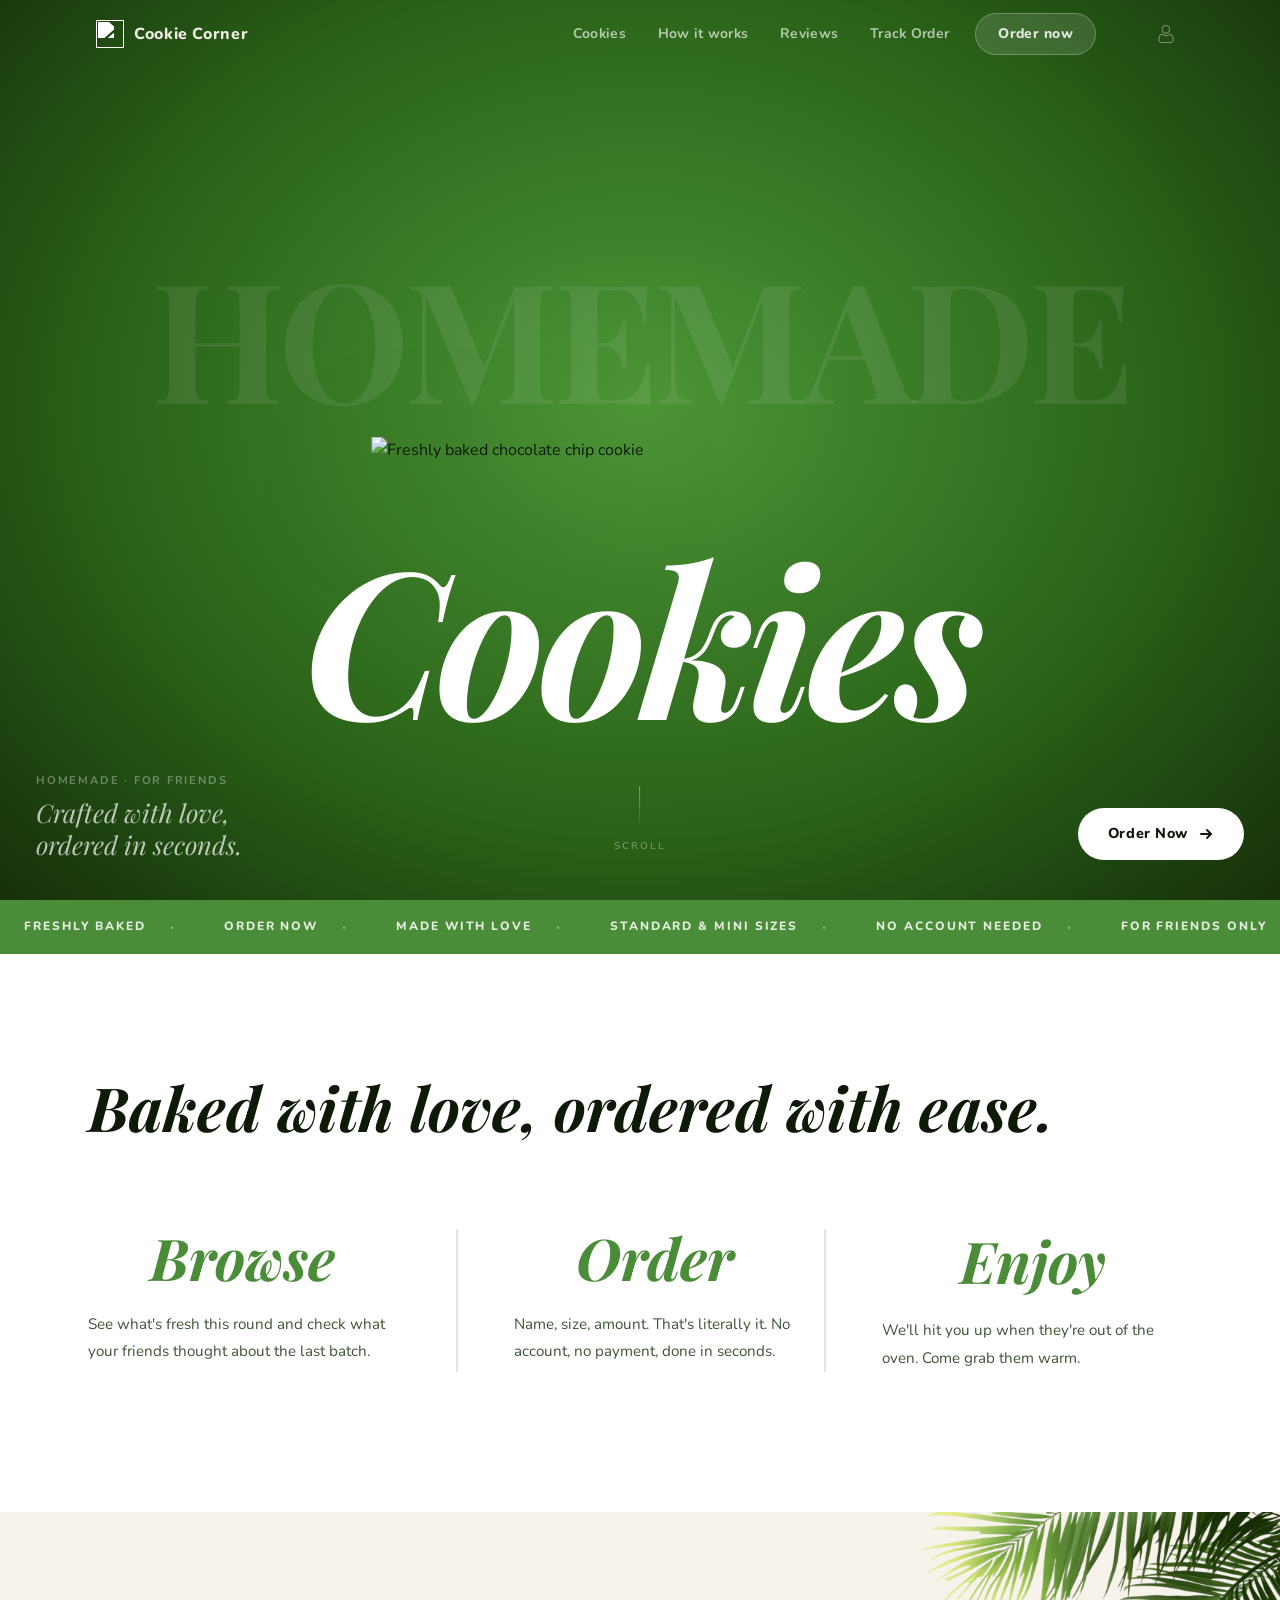
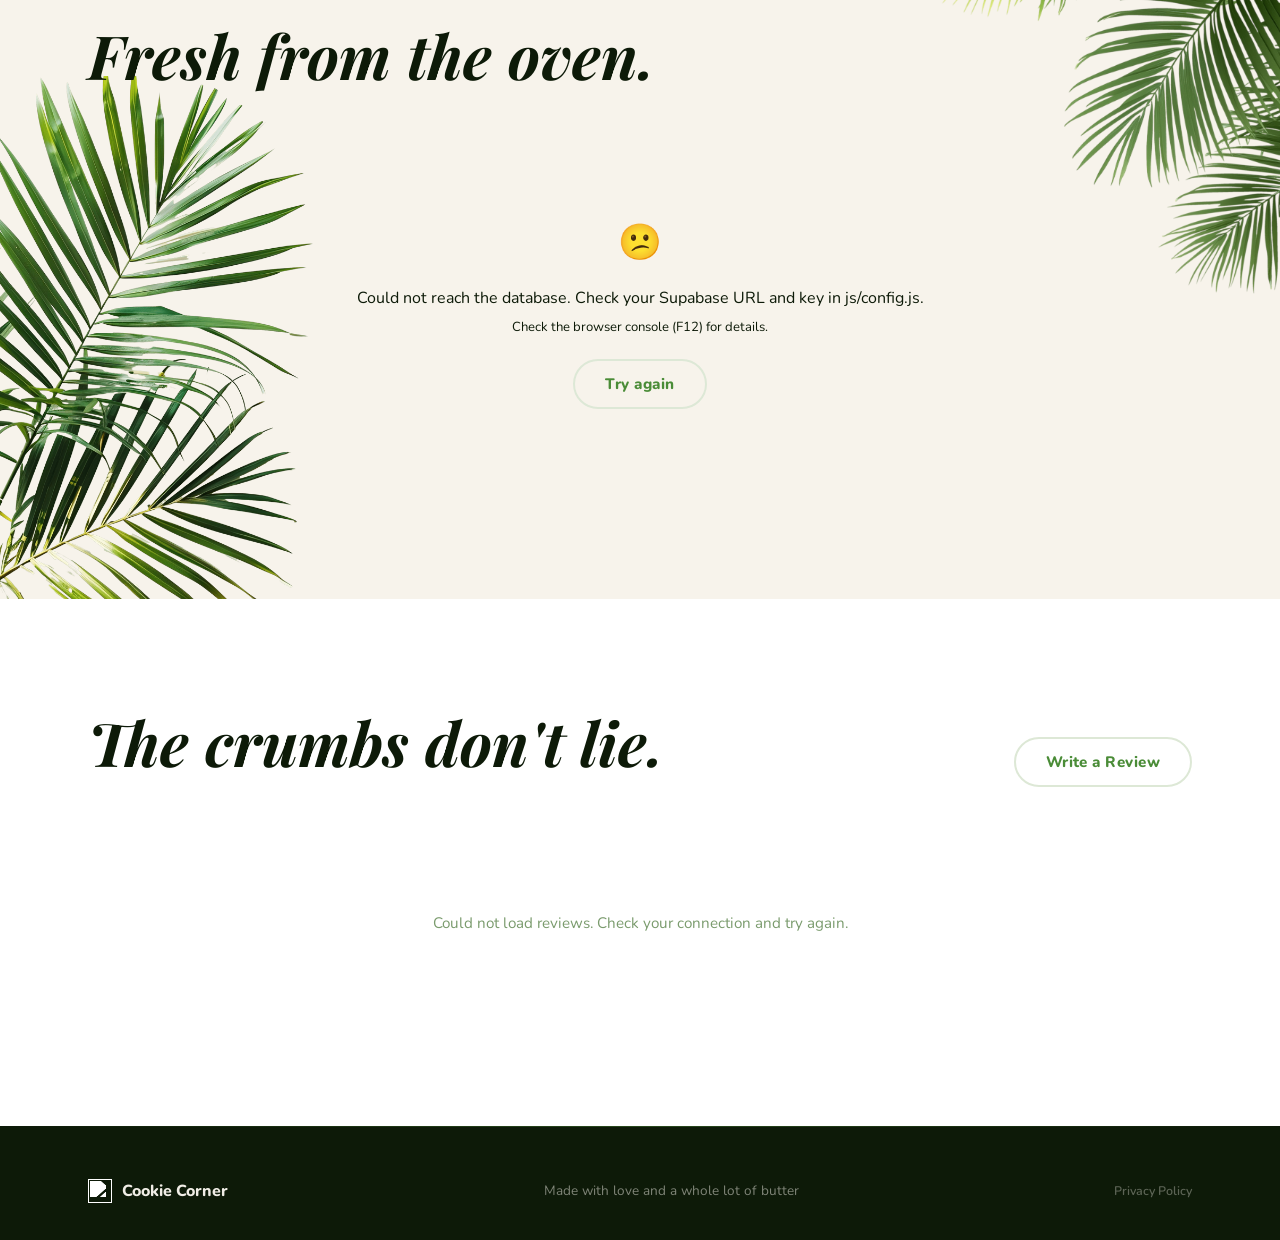
==== index.html @ c9f8abca "ADD light dark mode" ====
<!DOCTYPE html>
<html lang="en">
<head>
  <meta charset="UTF-8">
  <meta name="viewport" content="width=device-width, initial-scale=1.0">
  <title>Cookie Corner</title>
  <link rel="icon" type="image/svg+xml" href="./assets/icons/favicon.svg">
  <script>document.documentElement.setAttribute('data-theme',localStorage.getItem('theme')||'light')</script>
  <link rel="stylesheet" href="./css/style.css">
  <style>
  /* ═══════════════════════════════════════
     PAGE STYLES
  ═══════════════════════════════════════ */

  /* ── Sticky nav ─────────────────────── */
  .site-header {
    position: fixed;
    top: 0; left: 0; right: 0;
    z-index: 200;
    transition: background .35s, box-shadow .35s;
  }
  .site-header.scrolled {
    background: rgba(247,243,235,.96);
    backdrop-filter: blur(14px);
    box-shadow: 0 1px 24px rgba(11,30,9,.07);
  }
  .nav-inner {
    display: flex; align-items: center; justify-content: space-between;
    height: 68px; max-width: 1160px; margin: 0 auto; padding: 0 36px;
  }
  .nav-logo {
    display: flex; align-items: center; gap: 10px;
    font-family: 'Nunito', sans-serif; font-weight: 800;
    font-size: 1rem; color: var(--text-on-dark); letter-spacing: .04em;
    transition: color .3s;
  }
  .site-header.scrolled .nav-logo { color: var(--text-900); }
  .nav-logo img { width: 28px; height: 28px; filter: brightness(0) invert(1); transition: filter .35s; flex-shrink: 0; }
  .site-header.scrolled .nav-logo img { filter: brightness(0); }
  .nav-links { display: flex; align-items: center; gap: 4px; }
  .nav-link {
    font-family: 'Nunito', sans-serif; font-weight: 700; font-size: .87rem;
    color: rgba(255,255,255,.65); padding: 8px 14px; border-radius: 999px;
    transition: all .2s; letter-spacing: .02em;
  }
  .nav-link:hover { color: #fff; background: rgba(255,255,255,.1); }
  .site-header.scrolled .nav-link { color: var(--text-600); }
  .site-header.scrolled .nav-link:hover { background: var(--green-wash); color: var(--green-dark); }
  .nav-cta {
    margin-left: 8px; background: rgba(255,255,255,.12);
    border: 1.5px solid rgba(255,255,255,.25); color: rgba(255,255,255,.85);
    font-family: 'Nunito', sans-serif; font-weight: 800; font-size: .87rem;
    padding: 9px 22px; border-radius: 999px;
    transition: all .2s; letter-spacing: .03em;
  }
  .nav-cta:hover { background: rgba(255,255,255,.22); border-color: rgba(255,255,255,.5); }
  .site-header.scrolled .nav-cta {
    background: var(--green-bright); border-color: var(--green-bright); color: #fff;
  }
  .site-header.scrolled .nav-cta:hover { background: var(--green-dark); border-color: var(--green-dark); }
  .nav-admin-btn {
    width: 36px; height: 36px; border-radius: 50%; margin-left: 6px;
    display: flex; align-items: center; justify-content: center;
    color: rgba(255,255,255,.4);
    transition: color .2s, background .2s;
    flex-shrink: 0;
  }
  .nav-admin-btn:hover { color: rgba(255,255,255,.85); background: rgba(255,255,255,.1); }
  .nav-admin-btn svg { width: 18px; height: 18px; }
  .site-header.scrolled .nav-admin-btn { color: var(--text-400); }
  .site-header.scrolled .nav-admin-btn:hover { color: var(--text-900); background: var(--green-wash); }
  .nav-theme-btn {
    width: 36px; height: 36px; border-radius: 50%; margin-left: 2px;
    display: flex; align-items: center; justify-content: center;
    background: none; border: none;
    color: rgba(255,255,255,.45);
    transition: color .2s, background .2s;
    flex-shrink: 0;
  }
  .nav-theme-btn:hover { color: rgba(255,255,255,.85); background: rgba(255,255,255,.1); }
  .site-header.scrolled .nav-theme-btn { color: var(--text-400); }
  .site-header.scrolled .nav-theme-btn:hover { color: var(--text-900); background: var(--green-wash); }
  .theme-icon {
    display: inline-block; width: 18px; height: 18px;
    background-color: currentColor;
    -webkit-mask-size: contain; mask-size: contain;
    -webkit-mask-repeat: no-repeat; mask-repeat: no-repeat;
    -webkit-mask-position: center; mask-position: center;
    pointer-events: none;
  }
  .mobile-theme-btn {
    background: none; border: none;
    color: rgba(255,255,255,.25); font-size: .78rem; font-weight: 600;
    display: flex; align-items: center; gap: 6px; transition: color .2s;
  }
  .mobile-theme-btn:hover { color: rgba(255,255,255,.55); }
  .mobile-theme-btn .theme-icon { width: 14px; height: 14px; }

  /* ── Mobile burger ───────────────────── */
  .nav-burger {
    display: none;
    flex-direction: column; justify-content: center; align-items: center; gap: 5px;
    width: 40px; height: 40px; border: none; background: none;
    cursor: pointer; padding: 0; flex-shrink: 0; z-index: 301;
  }
  .nav-burger span {
    display: block; width: 22px; height: 2px;
    background: rgba(255,255,255,.85); border-radius: 2px;
    transition: transform .3s var(--ease), opacity .25s, width .25s;
  }
  .site-header.scrolled .nav-burger span { background: var(--text-900); }
  .nav-burger.open span { background: rgba(255,255,255,.9) !important; }
  .nav-burger.open span:nth-child(1) { transform: translateY(7px) rotate(45deg); }
  .nav-burger.open span:nth-child(2) { opacity: 0; width: 0; }
  .nav-burger.open span:nth-child(3) { transform: translateY(-7px) rotate(-45deg); }

  /* ── Mobile overlay — outside <header> to avoid backdrop-filter containment */
  .mobile-overlay {
    display: none;
    position: fixed; inset: 0; z-index: 300;
    flex-direction: column; align-items: center; justify-content: center; gap: 4px;
    background: radial-gradient(ellipse 90% 80% at 50% 30%, #3d7a2c 0%, #1e4d10 55%, #0d1a08 100%);
    opacity: 0; pointer-events: none;
    transform: translateY(-16px);
    transition: opacity .32s var(--ease), transform .32s var(--ease);
  }
  .mobile-overlay.open { opacity: 1; pointer-events: all; transform: none; }
  .mobile-overlay.closing { opacity: 0; transform: translateY(-16px); pointer-events: none; }
  .site-header.menu-open { z-index: 400; }
  .mobile-overlay-footer {
    position: absolute; bottom: 0; left: 0; right: 0; height: 56px;
    display: flex; align-items: center; justify-content: center;
    border-top: 1px solid rgba(255,255,255,.07);
  }
  .mobile-overlay-footer a {
    color: rgba(255,255,255,.25); font-size: .78rem; font-weight: 600; transition: color .2s;
  }
  .mobile-overlay-footer a:hover { color: rgba(255,255,255,.55); }
  .mobile-nav-link {
    font-family: 'Playfair Display', serif;
    font-size: clamp(2rem, 8vw, 2.8rem);
    font-weight: 700; font-style: italic;
    color: rgba(255,255,255,.75);
    padding: 10px 0; letter-spacing: -.01em;
    transition: color .2s, transform .2s;
  }
  .mobile-nav-link:hover { color: #fff; transform: translateX(6px); }
  .mobile-nav-cta {
    margin-top: 20px; padding: 14px 40px;
    font-family: 'Nunito', sans-serif; font-weight: 800; font-size: 1rem; letter-spacing: .03em;
    border-radius: var(--r-xl); border: 1.5px solid var(--green-bright);
    background: var(--green-bright); color: #fff;
    transition: background .2s, color .2s, border-color .2s;
  }
  .mobile-nav-cta:hover { background: #fff; color: var(--green-dark); border-color: #fff; }

  @media (max-width: 680px) {
    .nav-burger { display: flex; }
    .nav-links { display: none; }
    .mobile-overlay { display: flex; }
  }

  /* ═══════════════════════════════════════
     HERO — THE MASTERPIECE
  ═══════════════════════════════════════ */
  .hero {
    position: relative;
    height: 100svh;
    min-height: 620px;
    background: radial-gradient(ellipse 75% 85% at 50% 45%, #4d9638 0%, #2a6318 55%, #122608 100%);
    overflow: hidden;
    display: flex;
    align-items: center;
    justify-content: center;
  }

  /* Background word art — both behind the cookie image */
  .hero-bg-text {
    position: absolute;
    inset: 0;
    z-index: 1;
    pointer-events: none;
    user-select: none;
  }
  .hero-bg-l,
  .hero-bg-r {
    position: absolute;
    left: 50%;
    transform: translateX(-50%);
    font-family: 'Playfair Display', serif;
    font-weight: 700;
    letter-spacing: -.03em;
    line-height: 1;
    white-space: nowrap;
    text-align: center;
  }
  /* "HOMEMADE" — faint, behind the cookie */
  .hero-bg-l {
    top: 28%;
    font-size: clamp(4.5rem, 13vw, 17rem);
    color: rgba(255,255,255,.08);
  }

  /* "Cookies" — in front of the cookie image */
  .hero-fg-cookies {
    position: absolute;
    z-index: 4;
    bottom: 18%;
    left: 50%;
    transform: translateX(-50%);
    font-family: 'Playfair Display', serif;
    font-weight: 700;
    font-style: italic;
    letter-spacing: -.03em;
    line-height: 1;
    white-space: nowrap;
    font-size: clamp(6rem, 16vw, 21rem);
    color: #fff;
    pointer-events: none;
    user-select: none;
  }

  /* Decorative small cookies — wrapper rotates, inner img floats */
  .deco {
    position: absolute;
    z-index: 2;
    pointer-events: none;
  }
  .deco img {
    width: 100%;
    display: block;
    filter: drop-shadow(0 6px 18px rgba(0,0,0,.45));
    animation: floatDeco 8s ease-in-out infinite;
    animation-delay: var(--d, 0s);
  }
  @keyframes floatDeco {
    0%,100% { transform: translateY(0); }
    50%      { transform: translateY(-13px); }
  }

  .dc-1 { width: 86px; top:  9%; right: 21%; transform: rotate(22deg);   --d: 0s; }
  .dc-2 { width: 62px; top: 16%; left: 17%;  transform: rotate(-20deg);  --d: 1.4s; opacity:.9; }
  .dc-3 { width: 70px; bottom: 18%; right: 17%; transform: rotate(34deg); --d: 2.2s; opacity:.85; }
  .dc-4 { width: 48px; top: 54%; left: 11%;  transform: rotate(-32deg);  --d: 0.8s; opacity:.7; }
  .dc-5 { width: 58px; bottom: 13%; left: 23%; transform: rotate(14deg); --d: 3.1s; opacity:.65; }
  .dc-6 { width: 40px; top: 30%; right:  9%; transform: rotate(-14deg);  --d: 1.9s; opacity:.55; }
  .dc-7 { width: 34px; bottom: 36%; right: 23%; transform: rotate(50deg);--d: 2.7s; opacity:.45; }
  .dc-8 { width: 28px; top: 70%; left:  7%;  transform: rotate(-42deg);  --d: 0.5s; opacity:.35; }

  /* Main hero cookie — sits in front of everything */
  .hero-cookie {
    position: absolute;
    z-index: 3;
    width: clamp(260px, 42vw, 540px);
    top: 50%; left: 50%;
    transform: translate(-50%, -50%);
    filter:
      drop-shadow(0 32px 64px rgba(0,0,0,.55))
      drop-shadow(0 0 80px rgba(106,181,78,.12));
    animation: mainFloat 8s ease-in-out infinite;
    pointer-events: none;
  }
  @keyframes mainFloat {
    0%,100% { transform: translate(-50%,-50%) rotate(-1.5deg); }
    50%      { transform: translate(-50%, calc(-50% - 20px)) rotate(1.5deg); }
  }

  /* Bottom UI row */
  .hero-bottom {
    position: absolute;
    z-index: 10;
    bottom: 40px; left: 36px; right: 36px;
    display: flex;
    align-items: flex-end;
    justify-content: space-between;
  }
  .hero-bottom-left { display: flex; flex-direction: column; gap: 6px; }
  .hero-small-label {
    font-family: 'Nunito', sans-serif;
    font-weight: 700;
    font-size: .7rem;
    letter-spacing: .16em;
    text-transform: uppercase;
    color: rgba(255,255,255,.35);
  }
  .hero-tagline {
    font-family: 'Playfair Display', serif;
    font-style: italic;
    font-size: clamp(1.2rem, 2.2vw, 1.6rem);
    color: rgba(255,255,255,.7);
    line-height: 1.25;
  }
  .hero-order-btn {
    display: inline-flex;
    align-items: center;
    gap: 10px;
    background: #fff;
    color: var(--text-900);
    font-family: 'Nunito', sans-serif;
    font-weight: 800;
    font-size: .9rem;
    letter-spacing: .04em;
    padding: 14px 30px;
    border-radius: 999px;
    transition: all .25s var(--ease);
    border: none;
    white-space: nowrap;
  }
  .hero-order-btn:hover {
    background: var(--green-bright);
    color: #fff;
    transform: translateY(-2px);
    box-shadow: 0 12px 32px rgba(106,181,78,.35);
  }
  .hero-order-btn svg {
    width: 16px; height: 16px;
    transition: transform .2s var(--ease);
  }
  .hero-order-btn:hover svg { transform: translateX(3px); }

  /* Scroll hint */
  .hero-scroll {
    position: absolute;
    z-index: 10;
    left: 50%;
    bottom: 46px;
    transform: translateX(-50%);
    display: flex;
    flex-direction: column;
    align-items: center;
    gap: 8px;
  }
  .scroll-line {
    width: 1px; height: 44px;
    background: linear-gradient(to bottom, rgba(255,255,255,.4), transparent);
    animation: scrollPulse 2.2s ease-in-out infinite;
  }
  @keyframes scrollPulse {
    0%,100% { opacity:.4; transform: scaleY(1); }
    50%      { opacity:.9; transform: scaleY(.6); }
  }
  .scroll-label {
    font-family: 'Nunito', sans-serif;
    font-size: .62rem;
    font-weight: 700;
    letter-spacing: .2em;
    text-transform: uppercase;
    color: rgba(255,255,255,.3);
  }

  @media (max-width:768px) {
    .hero-bg-l       { font-size: clamp(3.5rem,12vw,8rem); }
    .hero-fg-cookies { font-size: clamp(4.5rem,14vw,10rem); bottom: 30%; }
    .hero-cookie     { width: clamp(220px, 70vw, 360px); }
    .hero-bottom     { bottom:28px; left:20px; right:20px; }
    .hero-scroll     { display:none; }

    /* hide excess cookies, un-hide the left-side ones */
    .dc-4,.dc-7,.dc-8 { display:none; }
    .dc-2 { display:block; }
    .dc-5 { display:block; }

    /* spread cookies evenly left & right */
    .dc-1 { width:68px; top: 8%;  right:10%; }   /* top-right */
    .dc-2 { width:54px; top:14%;  left: 8%; }    /* top-left  */
    .dc-6 { width:40px; top:42%;  right: 6%; }   /* mid-right */
    .dc-3 { width:60px; bottom:22%; right:12%; } /* bot-right */
    .dc-5 { width:50px; bottom:20%; left:10%; }  /* bot-left  */
  }

  /* ─── Marquee ───────────────────────── */
  .marquee-strip { background:var(--green-mid); padding:14px 0; overflow:hidden; }
  .marquee-track {
    display:flex; width:max-content;
    animation:marquee 26s linear infinite;
  }
  .marquee-track:hover { animation-play-state:paused; }
  .marquee-item {
    display:flex; align-items:center; gap:24px;
    padding:0 24px;
    font-family:'Nunito',sans-serif; font-weight:800;
    font-size:.75rem; letter-spacing:.16em;
    text-transform:uppercase; color:rgba(255,255,255,.85); white-space:nowrap;
  }
  .msep { color:rgba(255,255,255,.35); font-size:1rem; }
  @keyframes marquee { from{transform:translateX(0)} to{transform:translateX(-50%)} }

  /* ─── How it works ──────────────────── */
  .how-section {
    background: #fff;
    padding: 120px 0 140px;
  }
  .how-title {
    font-family: 'Playfair Display', serif;
    font-style: italic;
    font-size: clamp(2.4rem, 5vw, 3.8rem);
    color: var(--text-900);
    line-height: 1.1;
    margin-bottom: 88px;
  }
  .steps-row {
    display: grid;
    grid-template-columns: repeat(3, 1fr);
    gap: 0;
  }
  .step-heading { display: flex; align-items: center; gap: 14px; margin-bottom: 24px; color: var(--green-mid); }
  .step-icon {
    display: inline-block; width: 48px; height: 48px; flex-shrink: 0;
    background-color: currentColor;
    -webkit-mask-size: contain; mask-size: contain;
    -webkit-mask-repeat: no-repeat; mask-repeat: no-repeat;
    -webkit-mask-position: center; mask-position: center;
  }
  .step { padding-right: 56px; }
  .step:not(:first-child) { padding-left: 56px; border-left: 2px solid var(--border); padding-right: 0; }
  .step:last-child { padding-right: 0; }
  .step-name {
    font-family: 'Playfair Display', serif;
    font-style: italic;
    font-weight: 700;
    font-size: clamp(2.8rem, 4.5vw, 4.2rem);
    color: var(--green-mid);
    line-height: 1;
    margin-bottom: 0;
  }
  .step p {
    color: var(--text-600);
    font-size: .95rem;
    line-height: 1.8;
  }
  @media (max-width: 768px) {
    .how-section { padding: 56px 0 72px; }
    .how-title { font-size: clamp(1.6rem, 6vw, 2.4rem); margin-bottom: 40px; }
    .steps-row { grid-template-columns: 1fr; gap: 0; }
    .step { padding: 44px 0 28px 0 !important; border-left: none !important; border-top: 2px solid var(--border); }
    .step:first-child { border-top: none; padding-top: 0 !important; }
    .step-heading { gap: 10px; margin-bottom: 12px; }
    .step-icon { width: 36px !important; height: 36px !important; }
    .step-name { font-size: clamp(1.8rem, 7vw, 2.4rem); }
    .step p { font-size: .88rem; line-height: 1.65; }
  }

  /* ─── Cookies section ───────────────── */
  .cookies-section { padding:110px 0 130px; background:var(--cream); position:relative; overflow:hidden; }
  .cookies-palm {
    position: absolute;
    top: 0; right: 0;
    width: clamp(220px, 28vw, 400px);
    pointer-events: none;
    user-select: none;
    opacity: 1;
    z-index: 0;
  }
  .cookies-palm-2 {
    position: absolute;
    bottom: -75px; left: -45px;
    width: clamp(220px, 28vw, 400px);
    pointer-events: none;
    user-select: none;
    opacity: 1;
    z-index: 0;
  }
  .cookies-section .container { position: relative; z-index: 1; }
  .cookies-title {
    font-family:'Playfair Display',serif; font-style:italic;
    font-size:clamp(2.4rem,5vw,3.8rem); color:var(--text-900);
    line-height:1.1; margin-bottom:64px;
  }
  .cookies-grid {
    display:grid; grid-template-columns:repeat(auto-fill,minmax(300px,1fr)); gap:28px;
  }
  @media (max-width:680px) {
    .cookies-section { padding:48px 0 72px; }
    .cookies-title { font-size:clamp(1.8rem,7vw,2.6rem); margin-bottom:48px; }
    .cookies-grid { grid-template-columns:1fr; gap:20px; }
    .cookie-card-header { aspect-ratio: 4/3; }
  }
  .empty-state { grid-column:1/-1; text-align:center; padding:80px 20px; }
  .empty-state p { color:var(--text-400); font-size:1rem; }

  /* ─── Reviews section ──────────────── */
  .reviews-section { padding: 110px 0 130px; background: #fff; }
  .reviews-header {
    display: flex; align-items: baseline; justify-content: space-between;
    margin-bottom: 64px; flex-wrap: wrap; gap: 20px;
  }
  .reviews-title {
    font-family: 'Playfair Display', serif; font-style: italic;
    font-size: clamp(2.4rem, 5vw, 3.8rem); color: var(--text-900);
    line-height: 1.1; margin: 0;
  }
  .reviews-grid {
    display: grid;
    grid-template-columns: repeat(auto-fill, minmax(280px, 1fr));
    gap: 20px;
  }
  @media (max-width: 680px) {
    .reviews-section { padding: 48px 0 64px; }
    .reviews-header { flex-direction: column; align-items: flex-start; gap: 20px; margin-bottom: 32px; }
    .reviews-title { font-size: clamp(1.8rem, 7vw, 2.6rem); }
    .reviews-grid { grid-template-columns: 1fr; gap: 16px; }
  }
  .review-card {
    background: var(--cream); border: 1.5px solid var(--border);
    border-radius: var(--radius-lg); padding: 28px 28px 22px;
    display: flex; flex-direction: column; gap: 12px;
    transition: box-shadow .2s, transform .2s;
  }
  .review-card:hover { box-shadow: var(--shadow-md); transform: translateY(-3px); }
  .review-card-stars { color: var(--gold); font-size: 1.05rem; letter-spacing: 2px; }
  .review-card-comment {
    color: var(--text-600); font-size: .93rem; line-height: 1.75;
    font-style: italic; flex: 1;
  }
  .review-card-meta {
    display: flex; flex-wrap: wrap; align-items: center; gap: 5px 10px;
    font-family: 'Nunito', sans-serif; font-size: .78rem; font-weight: 700;
    letter-spacing: .03em; padding-top: 14px; border-top: 1px solid var(--border);
    margin-top: auto;
  }
  .review-card-name   { color: var(--text-900); }
  .review-card-sep    { color: var(--text-400); }
  .review-card-cookie { color: var(--green-mid); }
  .review-card-date   { color: var(--text-400); margin-left: auto; }
  .reviews-empty {
    grid-column: 1/-1; text-align: center; padding: 60px 20px;
    color: var(--text-400); font-size: .95rem;
  }
  select {
    width: 100%; padding: 11px 14px; border: 1.5px solid var(--border);
    border-radius: var(--radius-md); font-family: 'Nunito', sans-serif;
    font-size: .95rem; color: var(--text-900); background: #fff;
    appearance: none; cursor: pointer;
    background-image: url("data:image/svg+xml,%3Csvg xmlns='http://www.w3.org/2000/svg' width='12' height='8' viewBox='0 0 12 8'%3E%3Cpath d='M1 1l5 5 5-5' stroke='%23888' stroke-width='1.5' fill='none' stroke-linecap='round'/%3E%3C/svg%3E");
    background-repeat: no-repeat; background-position: right 14px center;
    transition: border-color .2s, box-shadow .2s;
  }
  select:focus {
    outline: none; border-color: var(--green-bright);
    box-shadow: 0 0 0 3px rgba(106,181,78,.15);
  }

  /* ─── Footer ────────────────────────── */
  .site-footer {
    background:var(--dark); padding:52px 0 36px; position:relative;
  }
  .site-footer::before {
    content:''; position:absolute; top:0; left:0; right:0; height:1px;
    background:linear-gradient(90deg,transparent,rgba(106,181,78,.3),transparent);
  }
  .footer-inner {
    display:flex; align-items:center; justify-content:space-between;
    gap:24px; flex-wrap:wrap;
  }
  .footer-logo {
    display:flex; align-items:center; gap:10px;
    font-family:'Nunito',sans-serif; font-weight:800;
    font-size:1rem; color:var(--text-on-dark);
  }
  .footer-logo-mark {
    width:30px; height:30px; border-radius:50%; background:var(--green-mid);
    display:flex; align-items:center; justify-content:center;
  }
  .footer-logo img { width:24px; height:24px; filter: brightness(0) invert(1); flex-shrink:0; }
  .footer-copy { color:var(--text-muted); font-size:.85rem; }
  .footer-link {
    color:rgba(240,237,230,.35); font-size:.78rem; font-weight:600;
    transition:color .2s;
  }
  .footer-link:hover { color:rgba(240,237,230,.65); }

  /* ─── Status modal ────────────────── */
  .status-results { display:flex; flex-direction:column; gap:10px; margin-top:24px; padding-top:24px; border-top:1.5px solid var(--border); }
  .status-order-card {
    background:var(--cream); border:1.5px solid var(--border);
    border-radius:var(--r-md); padding:14px 16px;
    display:flex; align-items:center; justify-content:space-between; gap:12px;
  }
  .status-order-left { display:flex; flex-direction:column; gap:3px; }
  .status-order-name { font-weight:800; color:var(--text-900); font-size:.92rem; }
  .status-order-detail { font-size:.8rem; color:var(--text-400); }
  .status-empty { text-align:center; padding:20px 0 4px; color:var(--text-400); font-size:.9rem; }
  .order-code-box {
    background: var(--dark);
    border-radius: var(--r-lg); padding: 20px; margin: 16px 0;
    display: flex; flex-direction: column; align-items: center; gap: 6px;
  }
  .order-code-label { font-size:.7rem; font-weight:800; letter-spacing:.12em; text-transform:uppercase; color:rgba(255,255,255,.45); }
  .order-code-row   { display:flex; align-items:center; gap:12px; }
  .order-code-value { font-family:'Playfair Display',serif; font-size:2.2rem; font-weight:700; color:#fff; letter-spacing:.2em; }
  .order-code-copy  {
    background:rgba(255,255,255,.12); border:1px solid rgba(255,255,255,.2);
    color:rgba(255,255,255,.7); border-radius:var(--r-sm);
    font-family:'Nunito',sans-serif; font-size:.78rem; font-weight:800;
    padding:6px 12px; transition:all .2s var(--ease); letter-spacing:.04em;
  }
  .order-code-copy:hover { background:rgba(255,255,255,.22); color:#fff; }
  .order-code-copy.copied { background:var(--green-bright); border-color:var(--green-bright); color:#fff; }
  .order-code-hint  { font-size:.78rem; color:rgba(255,255,255,.35); }

  /* ─── Order modal ─────────────────── */
  #order-modal .modal { padding: 0; overflow: hidden; }
  #order-modal .modal-body {
    padding: 32px 40px 40px;
    overflow-y: auto;
    max-height: calc(90vh - 116px);
  }
  .order-modal-header {
    padding: 28px 40px 24px;
    background: var(--cream);
    border-bottom: 1.5px solid var(--border);
    position: relative;
    overflow: hidden;
  }
  .order-modal-palm {
    position: absolute;
    top: 0; right: 0;
    width: 52%;
    pointer-events: none;
    user-select: none;
    opacity: 1;
    z-index: 0;
  }
  .order-modal-header > *:not(.order-modal-palm) { position: relative; z-index: 1; }
  .order-modal-label {
    font-size: .7rem; font-weight: 800; letter-spacing: .15em;
    text-transform: uppercase; color: var(--text-400); margin-bottom: 8px;
  }
  .order-modal-cookie-name {
    font-family: 'Playfair Display', serif; font-style: italic;
    font-size: 1.55rem; font-weight: 700; color: var(--text-900); line-height: 1.2;
    padding-right: 44px;
  }
  .order-modal-header .modal-close {
    position: absolute; top: 16px; right: 16px;
    background: var(--cream-dark); color: var(--text-600);
  }
  .order-modal-header .modal-close:hover { background: var(--border); color: var(--text-900); }
  #order-form .amount-input { width: 100%; }
  #order-form .amount-input input[type="number"] { flex: 1; width: auto; }
  @media (max-width: 600px) {
    #order-modal .modal-body { padding: 24px 20px 28px; max-height: calc(90vh - 100px); }
    .order-modal-header { padding: 22px 20px 20px; }
    .order-modal-cookie-name { font-size: 1.3rem; }
  }

  /* ── Dark mode page overrides ─────────── */
  [data-theme="dark"] .how-section     { background: var(--card-bg); }
  [data-theme="dark"] .reviews-section { background: var(--card-bg); }
  [data-theme="dark"] .site-header.scrolled {
    background: rgba(19,28,14,.97);
    box-shadow: 0 1px 0 rgba(255,255,255,.04);
  }
  [data-theme="dark"] .site-header.scrolled .nav-logo img { filter: brightness(0) invert(1); }
  [data-theme="dark"] select { background-color: var(--card-bg); }
  </style>
</head>
<body>

  <!-- NAV -->
  <header class="site-header" id="site-header">
    <nav class="nav-inner">
      <a href="/" class="nav-logo">
        <img src="./assets/icons/cookie.svg" alt="">
        Cookie Corner
      </a>
      <div class="nav-links">
        <a href="#cookies" class="nav-link">Cookies</a>
        <a href="#how"     class="nav-link">How it works</a>
        <a href="#reviews" class="nav-link">Reviews</a>
        <a href="#" class="nav-link" id="track-order-btn">Track Order</a>
        <a href="#cookies" class="nav-cta">Order now</a>
        <button class="nav-theme-btn" id="theme-toggle" aria-label="Toggle dark mode">
          <span class="theme-icon" id="theme-icon"></span>
        </button>
        <a href="./admin.html" class="nav-admin-btn" title="Admin Login">
          <svg viewBox="-42 0 512 512.001" xmlns="http://www.w3.org/2000/svg" fill="currentColor">
            <path d="m210.351562 246.632812c33.882813 0 63.21875-12.152343 87.195313-36.128906 23.96875-23.972656 36.125-53.304687 36.125-87.191406 0-33.875-12.152344-63.210938-36.128906-87.191406-23.976563-23.96875-53.3125-36.121094-87.191407-36.121094-33.886718 0-63.21875 12.152344-87.191406 36.125s-36.128906 53.308594-36.128906 87.1875c0 33.886719 12.15625 63.222656 36.128906 87.195312 23.980469 23.96875 53.316406 36.125 87.191406 36.125zm-65.972656-189.292968c18.394532-18.394532 39.972656-27.335938 65.972656-27.335938 25.996094 0 47.578126 8.941406 65.976563 27.335938 18.394531 18.398437 27.339844 39.980468 27.339844 65.972656 0 26-8.945313 47.578125-27.339844 65.976562-18.398437 18.398438-39.980469 27.339844-65.976563 27.339844-25.992187 0-47.570312-8.945312-65.972656-27.339844-18.398437-18.394531-27.34375-39.976562-27.34375-65.976562 0-25.992188 8.945313-47.574219 27.34375-65.972656zm0 0"/>
            <path d="m426.128906 393.703125c-.691406-9.976563-2.089844-20.859375-4.148437-32.351563-2.078125-11.578124-4.753907-22.523437-7.957031-32.527343-3.3125-10.339844-7.808594-20.550781-13.375-30.335938-5.769532-10.15625-12.550782-19-20.160157-26.277343-7.957031-7.613282-17.699219-13.734376-28.964843-18.199219-11.226563-4.441407-23.667969-6.691407-36.976563-6.691407-5.226563 0-10.28125 2.144532-20.042969 8.5-6.007812 3.917969-13.035156 8.449219-20.878906 13.460938-6.707031 4.273438-15.792969 8.277344-27.015625 11.902344-10.949219 3.542968-22.066406 5.339844-33.042969 5.339844-10.96875 0-22.085937-1.796876-33.042968-5.339844-11.210938-3.621094-20.300782-7.625-26.996094-11.898438-7.769532-4.964844-14.800782-9.496094-20.898438-13.46875-9.753906-6.355468-14.808594-8.5-20.035156-8.5-13.3125 0-25.75 2.253906-36.972656 6.699219-11.257813 4.457031-21.003906 10.578125-28.96875 18.199219-7.609375 7.28125-14.390625 16.121094-20.15625 26.273437-5.558594 9.785157-10.058594 19.992188-13.371094 30.339844-3.199219 10.003906-5.875 20.945313-7.953125 32.523437-2.0625 11.476563-3.457031 22.363282-4.148437 32.363282-.679688 9.777344-1.023438 19.953125-1.023438 30.234375 0 26.726562 8.496094 48.363281 25.25 64.320312 16.546875 15.746094 38.4375 23.730469 65.066406 23.730469h246.53125c26.621094 0 48.511719-7.984375 65.0625-23.730469 16.757813-15.945312 25.253906-37.589843 25.253906-64.324219-.003906-10.316406-.351562-20.492187-1.035156-30.242187zm-44.90625 72.828125c-10.933594 10.40625-25.449218 15.464844-44.378906 15.464844h-246.527344c-18.933594 0-33.449218-5.058594-44.378906-15.460938-10.722656-10.207031-15.933594-24.140625-15.933594-42.585937 0-9.59375.316406-19.066407.949219-28.160157.617187-8.921874 1.878906-18.722656 3.75-29.136718 1.847656-10.285156 4.199219-19.9375 6.996094-28.675782 2.683593-8.378906 6.34375-16.675781 10.882812-24.667968 4.332031-7.617188 9.316407-14.152344 14.816407-19.417969 5.144531-4.925781 11.628906-8.957031 19.269531-11.980469 7.066406-2.796875 15.007812-4.328125 23.628906-4.558594 1.050781.558594 2.921875 1.625 5.953125 3.601563 6.167969 4.019531 13.277344 8.605469 21.136719 13.625 8.859375 5.648437 20.273437 10.75 33.910156 15.152344 13.941406 4.507812 28.160156 6.796875 42.273437 6.796875 14.113282 0 28.335938-2.289063 42.269532-6.792969 13.648437-4.410156 25.058594-9.507813 33.929687-15.164063 8.042969-5.140624 14.953125-9.59375 21.121094-13.617187 3.03125-1.972656 4.902344-3.042969 5.953125-3.601563 8.625.230469 16.566406 1.761719 23.636719 4.558594 7.636719 3.023438 14.121093 7.058594 19.265625 11.980469 5.5 5.261719 10.484375 11.796875 14.816406 19.421875 4.542969 7.988281 8.207031 16.289062 10.886719 24.660156 2.800781 8.75 5.15625 18.398438 7 28.675782 1.867187 10.433593 3.132812 20.238281 3.75 29.144531v.007812c.636719 9.058594.957031 18.527344.960937 28.148438-.003906 18.449219-5.214844 32.378906-15.9375 42.582031zm0 0"/>
          </svg>
        </a>
      </div>
      <button class="nav-burger" id="nav-burger" aria-label="Toggle menu" aria-expanded="false">
        <span></span><span></span><span></span>
      </button>
    </nav>
  </header>

  <!-- Mobile fullscreen overlay — outside <header> to avoid backdrop-filter containment -->
  <div class="mobile-overlay" id="mobile-overlay">
    <a href="#cookies" class="mobile-nav-link">Cookies</a>
    <a href="#how"     class="mobile-nav-link">How it works</a>
    <a href="#reviews" class="mobile-nav-link">Reviews</a>
    <a href="#" class="mobile-nav-link" id="track-order-btn-mobile">Track Order</a>
    <a href="#cookies" class="mobile-nav-cta">Order now</a>
    <div class="mobile-overlay-footer">
      <a href="./privacy.html">Privacy Policy</a>
      <span style="color:rgba(255,255,255,.12);margin:0 12px">·</span>
      <a href="./admin.html">Admin</a>
      <span style="color:rgba(255,255,255,.12);margin:0 12px">·</span>
      <button class="mobile-theme-btn" id="theme-toggle-mobile" aria-label="Toggle dark mode">
        <span class="theme-icon" id="theme-icon-mobile"></span>
        <span id="theme-label-mobile">Dark mode</span>
      </button>
    </div>
  </div>

  <!-- ═══════════════════════════════════
       HERO — ART DIRECTION
  ═══════════════════════════════════ -->
  <section class="hero">

    <!-- Background word art — "HOMEMADE" behind everything -->
    <div class="hero-bg-text" aria-hidden="true">
      <span class="hero-bg-l">HOMEMADE</span>
    </div>

    <!-- Floating deco cookies -->
    <div class="deco dc-1"><img src="./assets/images/chocolate-chip-cookie.png" alt=""></div>
    <div class="deco dc-2"><img src="./assets/images/chocolate-chip-cookie.png" alt=""></div>
    <div class="deco dc-3"><img src="./assets/images/chocolate-chip-cookie.png" alt=""></div>
    <div class="deco dc-4"><img src="./assets/images/chocolate-chip-cookie.png" alt=""></div>
    <div class="deco dc-5"><img src="./assets/images/chocolate-chip-cookie.png" alt=""></div>
    <div class="deco dc-6"><img src="./assets/images/chocolate-chip-cookie.png" alt=""></div>
    <div class="deco dc-7"><img src="./assets/images/chocolate-chip-cookie.png" alt=""></div>
    <div class="deco dc-8"><img src="./assets/images/chocolate-chip-cookie.png" alt=""></div>

    <!-- Main cookie image — z-index 3 -->
    <img
      src="./assets/images/chocolate-chip-cookie.png"
      class="hero-cookie"
      alt="Freshly baked chocolate chip cookie"
    >

    <!-- "Cookies" in front of the cookie image — z-index 4 -->
    <span class="hero-fg-cookies" aria-hidden="true">Cookies</span>

    <!-- Bottom UI -->
    <div class="hero-bottom">
      <div class="hero-bottom-left">
        <span class="hero-small-label">Homemade &middot; For friends</span>
        <p class="hero-tagline">Crafted with love,<br>ordered in seconds.</p>
      </div>
      <a href="#cookies" class="hero-order-btn">
        Order Now
        <svg viewBox="0 0 16 16" fill="none" stroke="currentColor" stroke-width="2" stroke-linecap="round">
          <path d="M3 8h10M9 4l4 4-4 4"/>
        </svg>
      </a>
    </div>

    <!-- Scroll indicator -->
    <div class="hero-scroll" aria-hidden="true">
      <div class="scroll-line"></div>
      <span class="scroll-label">Scroll</span>
    </div>

  </section>

  <!-- MARQUEE -->
  <div class="marquee-strip" aria-hidden="true">
    <div class="marquee-track">
      <div class="marquee-item">Freshly Baked <span class="msep">&middot;</span></div>
      <div class="marquee-item">Order Now <span class="msep">&middot;</span></div>
      <div class="marquee-item">Made With Love <span class="msep">&middot;</span></div>
      <div class="marquee-item">Standard &amp; Mini Sizes <span class="msep">&middot;</span></div>
      <div class="marquee-item">No Account Needed <span class="msep">&middot;</span></div>
      <div class="marquee-item">For Friends Only <span class="msep">&middot;</span></div>
      <div class="marquee-item">Freshly Baked <span class="msep">&middot;</span></div>
      <div class="marquee-item">Order Now <span class="msep">&middot;</span></div>
      <div class="marquee-item">Made With Love <span class="msep">&middot;</span></div>
      <div class="marquee-item">Standard &amp; Mini Sizes <span class="msep">&middot;</span></div>
      <div class="marquee-item">No Account Needed <span class="msep">&middot;</span></div>
      <div class="marquee-item">For Friends Only <span class="msep">&middot;</span></div>
    </div>
  </div>

  <!-- HOW IT WORKS -->
  <section class="how-section" id="how">
    <div class="container">
      <h2 class="how-title">Baked with love, ordered with ease.</h2>
      <div class="steps-row">
        <div class="step">
          <div class="step-heading">
            <span class="step-icon" style="-webkit-mask-image:url('./assets/icons/browse.svg');mask-image:url('./assets/icons/browse.svg')"></span>
            <h3 class="step-name">Browse</h3>
          </div>
          <p>See what's fresh this round and check what your friends thought about the last batch.</p>
        </div>
        <div class="step">
          <div class="step-heading">
            <span class="step-icon" style="-webkit-mask-image:url('./assets/icons/order.svg');mask-image:url('./assets/icons/order.svg')"></span>
            <h3 class="step-name">Order</h3>
          </div>
          <p>Name, size, amount. That's literally it. No account, no payment, done in seconds.</p>
        </div>
        <div class="step">
          <div class="step-heading">
            <span class="step-icon" style="-webkit-mask-image:url('./assets/icons/enjoy.svg');mask-image:url('./assets/icons/enjoy.svg');width:64px;height:64px"></span>
            <h3 class="step-name">Enjoy</h3>
          </div>
          <p>We'll hit you up when they're out of the oven. Come grab them warm.</p>
        </div>
      </div>
    </div>
  </section>

  <!-- COOKIES -->
  <section class="cookies-section" id="cookies">
    <img src="./assets/images/palm-leaves.png" class="cookies-palm" alt="" aria-hidden="true">
    <img src="./assets/images/palm-leaves-2.png" class="cookies-palm-2" alt="" aria-hidden="true">
    <div class="container">
      <h2 class="cookies-title">Fresh from the oven.</h2>
      <div class="cookies-grid" id="cookies-grid">
        <div class="loading-spinner"></div>
      </div>
      <div class="empty-state hidden" id="empty-state">
        <p>Nothing in the oven right now. Check back soon.</p>
      </div>
    </div>
  </section>

  <!-- REVIEWS -->
  <section class="reviews-section" id="reviews">
    <div class="container">
      <div class="reviews-header">
        <h2 class="reviews-title">The crumbs don't lie.</h2>
        <button class="btn btn-secondary" id="write-review-btn">Write a Review</button>
      </div>
      <div class="reviews-grid" id="reviews-grid">
        <div class="loading-spinner"></div>
      </div>
    </div>
  </section>

  <!-- FOOTER -->
  <footer class="site-footer">
    <div class="container footer-inner">
      <div class="footer-logo">
        <img src="./assets/icons/cookie.svg" alt="">
        Cookie Corner
      </div>
      <span class="footer-copy">Made with love and a whole lot of butter</span>
      <a href="./privacy.html" class="footer-link">Privacy Policy</a>
    </div>
  </footer>

  <!-- ORDER MODAL -->
  <div class="modal-overlay hidden" id="order-modal" role="dialog" aria-modal="true" aria-labelledby="selected-cookie-display">
    <div class="modal">
      <div class="order-modal-header">
        <img src="./assets/images/palm-leaves.png" class="order-modal-palm" alt="" aria-hidden="true">
        <p class="order-modal-label">Place your order</p>
        <div class="order-modal-cookie-name" id="selected-cookie-display"></div>
        <button class="modal-close" id="close-order-modal" aria-label="Close">&#x2715;</button>
      </div>
      <div class="modal-body">
        <div id="order-form-view">
          <form id="order-form" novalidate>
            <div class="form-group">
              <label for="customer-name">Your Name</label>
              <input type="text" id="customer-name" placeholder="Enter your name" autocomplete="name" required>
            </div>
            <div class="form-group">
              <label>Cookie Size</label>
              <div class="size-toggle">
                <button type="button" class="size-btn active" data-size="standard">Standard<span>Regular size</span></button>
                <button type="button" class="size-btn" data-size="small">Mini<span>Bite-sized</span></button>
              </div>
            </div>
            <div class="form-group">
              <label for="cookie-amount">How many?</label>
              <div class="amount-input">
                <button type="button" class="amount-btn" id="decrease-amount" aria-label="Decrease">
                  <svg viewBox="0 -81.34 276.24 200.21" width="16" height="16" fill="currentColor"><path d="M119.38,37.52l-103.98-.02C6.13,35.29.16,27.94,0,19.14S5.89,2.33,15.4.05l103.98-.02,37.46-.04,103.42.3c9.47.03,15.75,10.03,15.97,17.95.15,9.71-6.24,17.35-16,19.28l-103.39-.03"/></svg>
                </button>
                <input type="number" id="cookie-amount" value="6" min="1" max="999" aria-label="Amount">
                <button type="button" class="amount-btn" id="increase-amount" aria-label="Increase">
                  <svg viewBox="0 0 276.24 276.24" width="16" height="16" fill="currentColor"><path d="M156.86,260.58c-2.19,9.87-9.99,15.77-19.12,15.66-9-.18-16.61-6.5-18.38-16l.02-103.38-103.98-.02C6.13,154.63.16,147.28,0,138.48s5.88-16.81,15.4-19.09l103.98-.02-.02-103.38C121.12,6.49,128.75.17,137.75,0c9.37-.15,17.3,6.23,19.12,16l-.02,103.34,103.42.3c9.47.03,15.75,10.03,15.97,17.95.15,9.71-6.24,17.35-16,19.28l-103.39-.03v103.73Z"/></svg>
                </button>
              </div>
            </div>
            <div class="form-group">
              <label for="order-note">Note <span style="font-weight:400;text-transform:none;letter-spacing:0">(optional)</span></label>
              <textarea id="order-note" placeholder="Any wishes? Allergies? Just say hi?"></textarea>
            </div>
            <button type="submit" class="btn btn-primary btn-full btn-large" id="order-submit-btn">Place Order</button>
          </form>
        </div>
        <div id="order-success-view" class="order-success hidden">
          <div style="font-size:3rem;margin-bottom:14px;color:var(--green-bright)">&#10003;</div>
          <h2>Order placed!</h2>
          <p style="margin-bottom:4px">Your cookies are on the list.</p>
          <div class="order-code-box">
            <span class="order-code-label">Your order code</span>
            <div class="order-code-row">
              <span class="order-code-value" id="order-code-display"></span>
              <button type="button" class="order-code-copy" id="copy-order-code">Copy</button>
            </div>
            <span class="order-code-hint">Save this to track your order status</span>
          </div>
          <div class="order-summary" id="order-summary-details"></div>
          <button class="btn btn-primary btn-full btn-large" id="order-success-close">Sweet!</button>
        </div>
      </div>
    </div>
  </div>

  <!-- REVIEW MODAL -->
  <div class="modal-overlay hidden" id="review-modal" role="dialog" aria-modal="true" aria-labelledby="review-modal-title">
    <div class="modal">
      <button class="modal-close" id="close-review-modal" aria-label="Close">&#x2715;</button>
      <h2 id="review-modal-title">Leave a Review</h2>
      <p id="review-for-row" style="margin-bottom:4px;font-size:.9rem">For: <strong id="review-cookie-name"></strong></p>
      <form id="review-form" novalidate style="margin-top:20px">
          <div class="form-group" id="review-cookie-group" style="display:none">
            <label for="review-cookie-select">Which cookie?</label>
            <select id="review-cookie-select">
              <option value="">Select a cookie…</option>
            </select>
          </div>
        <div class="form-group">
          <label for="reviewer-name">Your Name</label>
          <input type="text" id="reviewer-name" placeholder="Enter your name" autocomplete="name" required>
        </div>
        <div class="form-group">
          <label>Rating <span id="rating-hint" style="font-weight:400;text-transform:none;letter-spacing:0;color:var(--text-400)"></span></label>
          <div class="star-rating" id="star-rating" role="group" aria-label="Rating">
            <button type="button" class="star" data-value="1">&#9733;</button>
            <button type="button" class="star" data-value="2">&#9733;</button>
            <button type="button" class="star" data-value="3">&#9733;</button>
            <button type="button" class="star" data-value="4">&#9733;</button>
            <button type="button" class="star" data-value="5">&#9733;</button>
          </div>
        </div>
        <div class="form-group">
          <label for="review-comment">Comment <span style="font-weight:400;text-transform:none;letter-spacing:0">(optional)</span></label>
          <textarea id="review-comment" placeholder="What did you think? Would you order again?"></textarea>
        </div>
        <button type="submit" class="btn btn-primary btn-full btn-large" id="review-submit-btn">Submit Review</button>
      </form>
    </div>
  </div>

  <!-- STATUS MODAL -->
  <div class="modal-overlay hidden" id="status-modal" role="dialog" aria-modal="true" aria-labelledby="status-modal-title">
    <div class="modal">
      <button class="modal-close" id="close-status-modal" aria-label="Close">&#x2715;</button>
      <h2 id="status-modal-title" style="margin-bottom:8px">Track Your Order</h2>
      <p style="color:var(--text-400);font-size:.9rem;margin-bottom:24px">Enter the order code from your confirmation.</p>
      <form id="status-form" novalidate style="margin-bottom:0">
        <div class="form-group">
          <label for="status-code">Order Code</label>
          <input type="text" id="status-code" placeholder="e.g. AB3X7K" autocomplete="off" style="letter-spacing:.1em;text-transform:uppercase">
        </div>
        <button type="submit" class="btn btn-primary btn-full" id="status-submit-btn">Check Status</button>
      </form>
      <div id="status-results" class="status-results hidden"></div>
    </div>
  </div>

  <div class="toast-container" id="toast-container" aria-live="polite"></div>

  <script>
    const _h       = document.getElementById('site-header');
    const _burger  = document.getElementById('nav-burger');
    const _overlay = document.getElementById('mobile-overlay');

    window.addEventListener('scroll', () => _h.classList.toggle('scrolled', scrollY > 60), { passive: true });

    function openMenu() {
      _burger.classList.add('open');
      _overlay.classList.add('open');
      _h.classList.add('menu-open');
      _burger.setAttribute('aria-expanded', 'true');
      document.body.style.overflow = 'hidden';
    }

    function closeMenu() {
      _burger.classList.remove('open');
      _h.classList.remove('menu-open');
      _burger.setAttribute('aria-expanded', 'false');
      document.body.style.overflow = '';
      _overlay.classList.add('closing');
      _overlay.addEventListener('transitionend', () => {
        _overlay.classList.remove('open', 'closing');
      }, { once: true });
    }

    _burger.addEventListener('click', () => {
      _overlay.classList.contains('open') ? closeMenu() : openMenu();
    });

    _overlay.querySelectorAll('a').forEach(a => a.addEventListener('click', closeMenu));

    /* ── Theme toggle ─────────────────────── */
    const MOON_URL = './assets/icons/moon.svg';
    const SUN_URL  = './assets/icons/sun.svg';

    function applyTheme(t) {
      document.documentElement.setAttribute('data-theme', t);
      localStorage.setItem('theme', t);
      const isDark = t === 'dark';
      const maskUrl = `url('${isDark ? SUN_URL : MOON_URL}')`;
      ['theme-icon', 'theme-icon-mobile'].forEach(id => {
        const el = document.getElementById(id);
        if (!el) return;
        el.style.webkitMaskImage = maskUrl;
        el.style.maskImage = maskUrl;
      });
      const lbl = document.getElementById('theme-label-mobile');
      if (lbl) lbl.textContent = isDark ? 'Light mode' : 'Dark mode';
    }

    applyTheme(localStorage.getItem('theme') || 'light');

    document.getElementById('theme-toggle').addEventListener('click', () => {
      applyTheme(document.documentElement.getAttribute('data-theme') === 'dark' ? 'light' : 'dark');
    });
    document.getElementById('theme-toggle-mobile').addEventListener('click', () => {
      applyTheme(document.documentElement.getAttribute('data-theme') === 'dark' ? 'light' : 'dark');
    });
  </script>
  <script src="https://cdn.jsdelivr.net/npm/@supabase/supabase-js@2"></script>
  <script src="./js/config.js"></script>
  <script src="./js/moderation.js"></script>
  <script src="./js/main.js"></script>
</body>
</html>
---- css/style.css ----
/* ============================================================
   COOKIE CORNER — Design System
   ============================================================ */

@import url('https://fonts.googleapis.com/css2?family=Playfair+Display:ital,wght@0,700;1,400;1,700&family=Nunito:wght@400;600;700;800&display=swap');

/* ── Tokens ──────────────────────────────────────────────── */
:root {
  --dark:         #0d1a08;
  --dark-2:       #162d11;
  --dark-mid:     #1e3d14;

  --green-bright: #6ab54e;
  --green-mid:    #4a8c37;
  --green-dark:   #2c5e1a;
  --green-pale:   #c8e6b8;
  --green-wash:   #edf5e4;

  --cream:        #f7f3eb;
  --cream-dark:   #ede8df;
  --gold:         #d4a843;
  --border:       #dde8d6;

  --text-on-dark: #f0ede6;
  --text-muted:   rgba(240,237,230,.5);
  --text-900:     #0d1a08;
  --text-600:     #3d5535;
  --text-400:     #7a9b6d;

  --card-bg:      #ffffff;
  --section-bg:   #f4f0e8;

  --shadow-sm:    0 2px 8px rgba(11,30,9,.06);
  --shadow-md:    0 6px 24px rgba(11,30,9,.11);
  --shadow-lg:    0 16px 48px rgba(11,30,9,.18);

  --r-sm:  8px;
  --r-md:  16px;
  --r-lg:  24px;
  --r-xl:  36px;

  --ease: cubic-bezier(.4,0,.2,1);
}

/* ── Reset ───────────────────────────────────────────────── */
*, *::before, *::after { box-sizing: border-box; margin: 0; padding: 0; }
html { scroll-behavior: smooth; }
body {
  font-family: 'Nunito', sans-serif;
  background: var(--cream);
  color: var(--text-900);
  line-height: 1.65;
  overflow-x: hidden;
}
img { max-width: 100%; display: block; }
a   { color: inherit; text-decoration: none; }
button { cursor: pointer; font-family: inherit; border: none; }
input, textarea, select { font-family: inherit; font-size: 1rem; }

/* ── Type ────────────────────────────────────────────────── */
h1,h2,h3,h4 { font-family: 'Playfair Display', serif; line-height: 1.2; color: var(--text-900); }
h2 { font-size: clamp(1.6rem,3.5vw,2.4rem); }
h3 { font-size: 1.2rem; }
p  { color: var(--text-600); }

/* ── Layout ──────────────────────────────────────────────── */
.container { width:100%; max-width:1160px; margin:0 auto; padding:0 28px; }
.hidden { display:none !important; }

/* ── Buttons ─────────────────────────────────────────────── */
.btn {
  display: inline-flex;
  align-items: center;
  justify-content: center;
  gap: 8px;
  padding: 13px 30px;
  border-radius: 999px;
  font-family: 'Nunito', sans-serif;
  font-size: .95rem;
  font-weight: 800;
  letter-spacing: .03em;
  border: 2px solid transparent;
  transition: all .22s var(--ease);
  white-space: nowrap;
}
.btn:focus-visible { outline: 3px solid var(--green-pale); outline-offset: 3px; }

.btn-primary {
  background: var(--green-bright);
  color: #fff;
  border-color: var(--green-bright);
}
.btn-primary:hover {
  background: var(--green-dark);
  border-color: var(--green-dark);
  transform: translateY(-2px);
  box-shadow: var(--shadow-md);
}
.btn-secondary {
  background: transparent;
  color: var(--green-mid);
  border-color: var(--border);
}
.btn-secondary:hover {
  background: var(--green-wash);
  border-color: var(--green-pale);
  transform: translateY(-1px);
}
.btn-danger {
  background: transparent;
  color: #b91c1c;
  border-color: #fca5a5;
}
.btn-danger:hover { background: #fff1f1; border-color: #b91c1c; }
.btn-ghost {
  background: transparent;
  color: var(--text-400);
  border-color: transparent;
  border-radius: var(--r-sm);
  padding: 8px 14px;
}
.btn-ghost:hover { background: var(--green-wash); color: var(--green-dark); }
.btn-large { padding: 16px 40px; font-size: 1rem; }
.btn-full  { width: 100%; }
.btn:disabled { opacity:.5; cursor:not-allowed; transform:none !important; box-shadow:none !important; }

/* ── Forms ───────────────────────────────────────────────── */
.form-group { display:flex; flex-direction:column; gap:6px; }
.form-group label {
  font-weight: 800;
  font-size: .8rem;
  color: var(--text-600);
  text-transform: uppercase;
  letter-spacing: .07em;
}
input[type="text"], input[type="email"], input[type="password"],
input[type="number"], textarea {
  width: 100%;
  padding: 12px 16px;
  border: 2px solid var(--border);
  border-radius: var(--r-md);
  background: var(--card-bg);
  color: var(--text-900);
  font-size: .95rem;
  transition: all .2s var(--ease);
}
input:focus, textarea:focus {
  outline: none;
  border-color: var(--green-bright);
  box-shadow: 0 0 0 3px rgba(106,181,78,.13);
}
textarea { resize: vertical; min-height: 90px; }

/* ── Cookie Card ─────────────────────────────────────────── */
.cookie-card {
  background: var(--card-bg);
  border: 1.5px solid var(--border);
  border-radius: var(--r-xl);
  overflow: hidden;
  display: flex;
  flex-direction: column;
  transition: transform .28s var(--ease), box-shadow .28s var(--ease), border-color .28s var(--ease);
  box-shadow: var(--shadow-sm);
}
.cookie-card:hover {
  transform: translateY(-6px);
  box-shadow: var(--shadow-lg);
  border-color: var(--green-mid);
}
.cookie-card-header {
  background: var(--dark);
  aspect-ratio: 1 / 1;
  display: flex;
  align-items: center;
  justify-content: center;
  position: relative;
  overflow: hidden;
}
.cookie-card-img {
  position: absolute;
  inset: 0;
  width: 100%;
  height: 100%;
  object-fit: cover;
  display: block;
}
.cookie-initial {
  font-family: 'Playfair Display', serif;
  font-weight: 700;
  font-style: italic;
  font-size: 6.5rem;
  line-height: 1;
  color: var(--green-bright);
  user-select: none;
}
.cookie-card-body { padding: 24px 26px 16px; flex: 1; }
.cookie-card-body h3 { font-size: 1.2rem; margin-bottom: 8px; }
.cookie-description { font-size: .9rem; color: var(--text-400); margin-bottom: 12px; line-height: 1.55; }
.rating-display { display: flex; align-items: center; gap: 7px; margin-top: 12px; }
.stars-display  { color: var(--gold); font-size: .95rem; letter-spacing: 2px; }
.rating-count   { font-size: .8rem; color: var(--text-400); }
.no-reviews     { font-size: .82rem; color: var(--text-400); font-style: italic; margin-top: 10px; }
.cookie-card-actions { padding: 16px 26px 24px; display: flex; gap: 10px; }

/* Review items — used in the reviews section */
.review-item {
  padding: 18px 20px;
  background: var(--card-bg);
  border-radius: var(--r-lg);
  border: 1.5px solid var(--border);
}
.review-header {
  display: flex; align-items: center; gap: 8px;
  margin-bottom: 6px; flex-wrap: wrap;
}
.reviewer-name { font-weight: 700; font-size: .9rem; color: var(--text-900); }
.review-stars  { color: var(--gold); font-size: .82rem; letter-spacing: 1px; }
.review-date   { font-size: .76rem; color: var(--text-400); margin-left: auto; }
.review-comment { font-size: .9rem; color: var(--text-600); line-height: 1.6; }

/* ── Modal ───────────────────────────────────────────────── */
.modal-overlay {
  position:fixed; inset:0;
  background:rgba(11,30,9,.6);
  backdrop-filter:blur(4px);
  display:flex; align-items:center; justify-content:center;
  z-index:1000; padding:20px;
}
.modal {
  background:var(--card-bg); border-radius:var(--r-xl);
  padding:40px; width:100%; max-width:460px;
  max-height:90vh; overflow-y:auto;
  position:relative; box-shadow:var(--shadow-lg);
  border:1.5px solid var(--border);
}
.modal h2 { margin-bottom:24px; }
.modal-close {
  position:absolute; top:18px; right:18px;
  width:34px; height:34px; border-radius:50%;
  background:var(--green-wash); color:var(--text-600);
  font-size:1rem; display:flex; align-items:center; justify-content:center;
  transition:all .2s var(--ease);
}
.modal-close:hover { background:var(--green-pale); color:var(--text-900); }
.modal form { display:flex; flex-direction:column; gap:20px; }

/* Size toggle */
.size-toggle { display:flex; gap:10px; }
.size-btn {
  flex:1; display:flex; flex-direction:column;
  align-items:center; gap:4px; padding:14px 10px;
  border:2px solid var(--border); border-radius:var(--r-lg);
  background:var(--card-bg); color:var(--text-600);
  font-size:.95rem; font-weight:800;
  transition:all .2s var(--ease);
}
.size-btn span { font-size:.75rem; font-weight:400; color:var(--text-400); }
.size-btn:hover { border-color:var(--green-pale); background:var(--green-wash); }
.size-btn.active { border-color:var(--green-bright); background:var(--green-wash); color:var(--green-dark); }

/* Amount stepper */
.amount-input {
  display:flex; align-items:center;
  border:2px solid var(--border); border-radius:var(--r-lg);
  overflow:hidden; width:fit-content;
}
.amount-btn {
  width:44px; height:44px; background:var(--green-wash);
  color:var(--green-dark); font-size:1.3rem; font-weight:700;
  display:flex; align-items:center; justify-content:center;
  transition:background .2s var(--ease);
}
.amount-btn:hover { background:var(--green-pale); }
.amount-input input[type="number"] {
  width:72px; border:none; border-radius:0; text-align:center;
  font-size:1.05rem; font-weight:700; color:var(--text-900);
  box-shadow:none; -moz-appearance:textfield;
}
.amount-input input[type="number"]::-webkit-inner-spin-button { display:none; }

/* Star rating */
.star-rating { display:flex; gap:6px; }
.star {
  font-size:2rem; background:none; border:none;
  color:var(--border); line-height:1;
  transition:color .15s ease, transform .1s ease; padding:0;
}
.star.active, .star.hovered { color:var(--gold); }
.star:hover { transform:scale(1.2); }

.selected-cookie-display {
  display:inline-flex; align-items:center;
  padding:8px 16px; background:var(--green-wash);
  border:1.5px solid var(--green-pale); border-radius:999px;
  font-weight:700; color:var(--green-dark); font-size:.92rem;
}

/* Order success */
.order-success { text-align:center; padding:8px 0 4px; }
.order-summary {
  background:var(--green-wash); border:1.5px solid var(--green-pale);
  border-radius:var(--r-lg); padding:18px; margin:20px 0; text-align:left;
}
.order-summary-row {
  display:flex; justify-content:space-between;
  font-size:.9rem; padding:5px 0;
}
.order-summary-row span:first-child { color:var(--text-400); }
.order-summary-row span:last-child  { font-weight:700; color:var(--text-900); }

/* ── Toast ───────────────────────────────────────────────── */
.toast-container {
  position:fixed; bottom:24px; right:24px;
  display:flex; flex-direction:column; gap:10px;
  z-index:2000; pointer-events:none;
}
.toast {
  padding:14px 22px; border-radius:var(--r-lg);
  font-size:.92rem; font-weight:700; max-width:340px;
  box-shadow:var(--shadow-lg);
  transform:translateY(20px); opacity:0;
  transition:all .28s var(--ease); pointer-events:auto;
}
.toast-visible { transform:translateY(0); opacity:1; }
.toast-success { background:var(--green-dark); color:#fff; }
.toast-error   { background:#b91c1c; color:#fff; }
.toast-info    { background:var(--text-900); color:#fff; }

/* ── Loader ──────────────────────────────────────────────── */
.loading-spinner {
  display:flex; align-items:center; justify-content:center;
  padding:60px; width:100%; grid-column:1/-1;
}
.loading-spinner::after {
  content:''; width:40px; height:40px;
  border:3px solid var(--green-pale); border-top-color:var(--green-bright);
  border-radius:50%; animation:spin .8s linear infinite;
}
@keyframes spin { to { transform:rotate(360deg); } }

/* ── Status badges (admin) ───────────────────────────────── */
.status-badge {
  display:inline-flex; align-items:center;
  padding:3px 11px; border-radius:999px;
  font-size:.74rem; font-weight:800;
  text-transform:uppercase; letter-spacing:.05em;
}
.status-pending   { background:#fef3c7; color:#92400e; }
.status-confirmed { background:#dbeafe; color:#1e40af; }
.status-ready     { background:#ede9fe; color:#5b21b6; }
.status-done      { background:var(--green-wash); color:var(--green-dark); }

/* ── Responsive ──────────────────────────────────────────── */
@media (max-width:600px) {
  .modal { padding:28px 20px; }
  .size-toggle { flex-direction:column; }
  .cookie-card-actions { flex-direction:column; }
}

/* ── Dark mode tokens ────────────────────────────────────── */
[data-theme="dark"] {
  --cream:        #131c0e;
  --cream-dark:   #1a2813;
  --card-bg:      #1a2813;
  --section-bg:   #0f190a;
  --border:       #2d4422;
  --text-900:     #e8f0e2;
  --text-600:     #a8c89a;
  --text-400:     #6a8f5d;
  --shadow-sm:    0 2px 8px rgba(0,0,0,.3);
  --shadow-md:    0 6px 24px rgba(0,0,0,.45);
  --shadow-lg:    0 16px 48px rgba(0,0,0,.6);
}
[data-theme="dark"] body { background: #0f190a; }
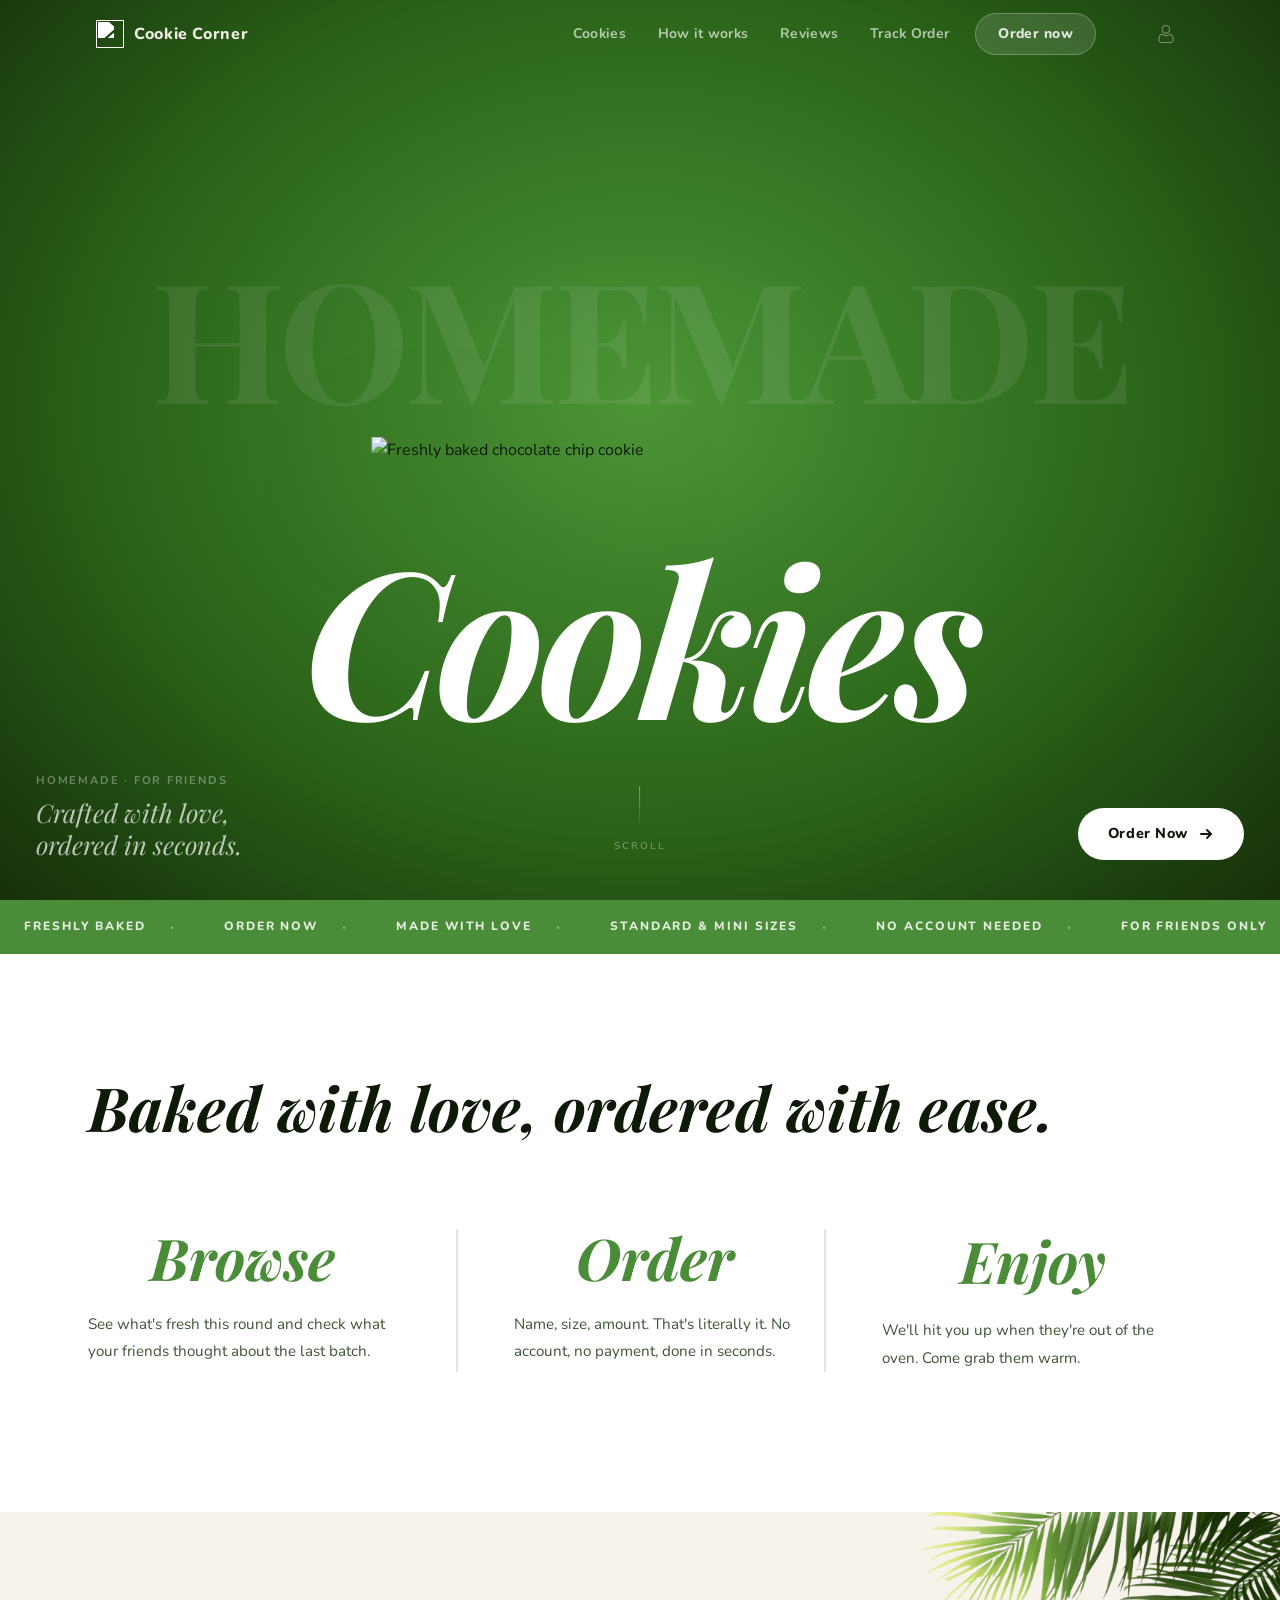
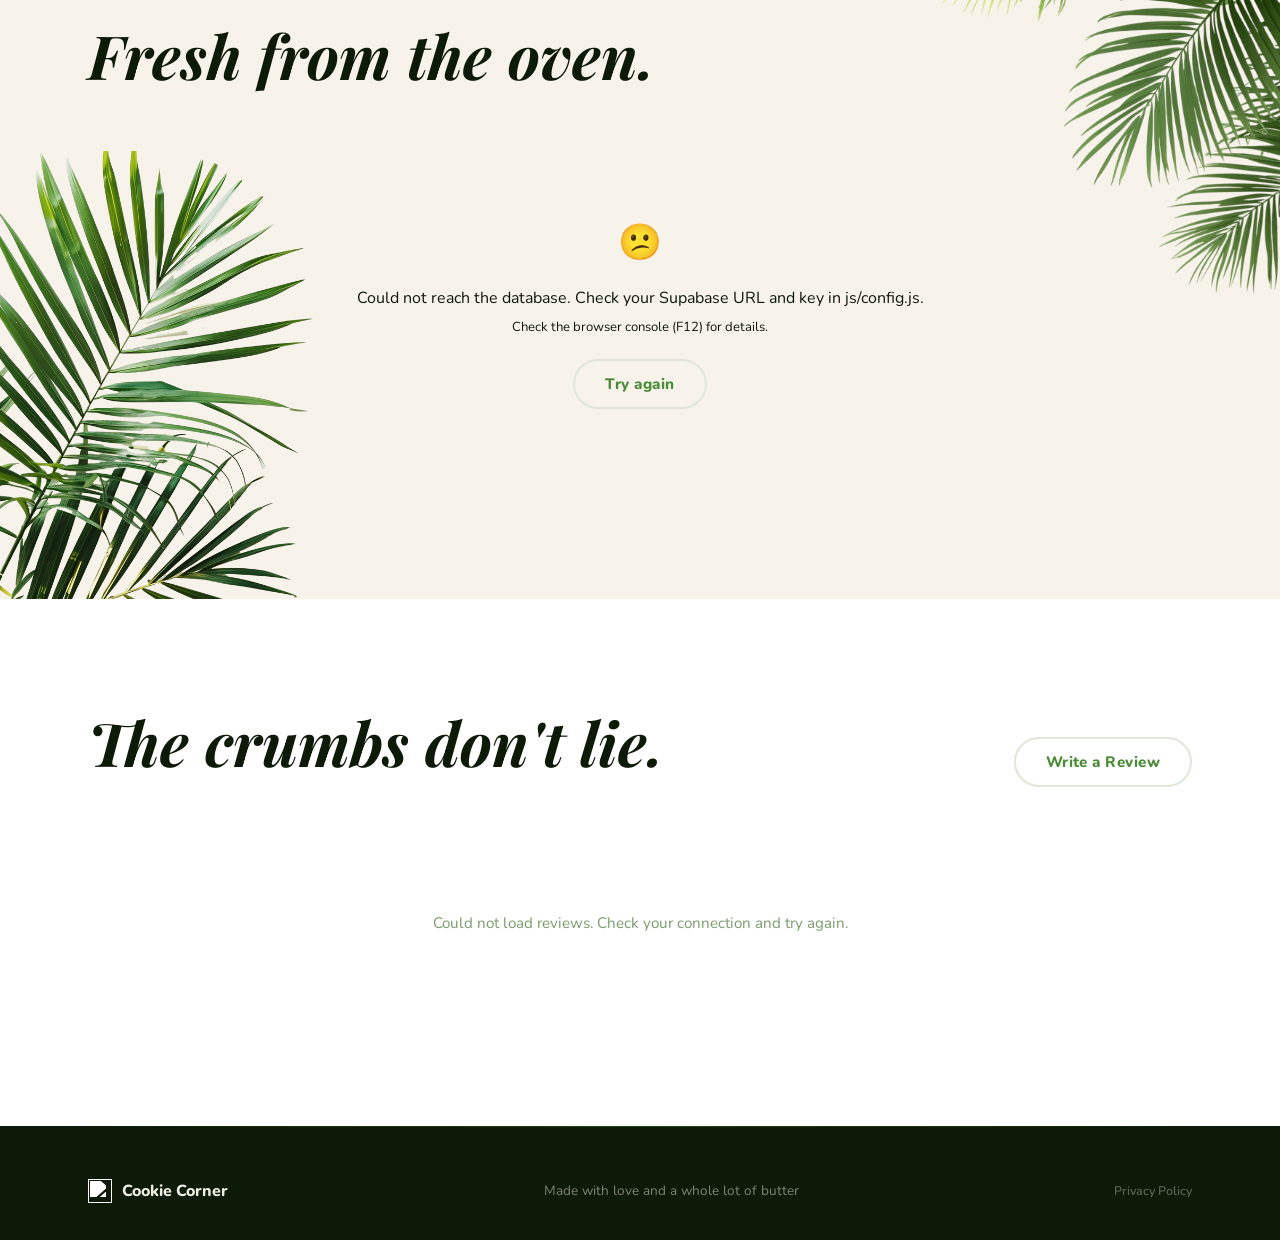
==== commit c6bd2ac4: "ADD phone app" ====
--- a/index.html
+++ b/index.html
@@ -5,6 +5,13 @@
   <meta name="viewport" content="width=device-width, initial-scale=1.0">
   <title>Cookie Corner</title>
   <link rel="icon" type="image/svg+xml" href="./assets/icons/favicon.svg">
+  <link rel="manifest" href="./manifest.json">
+  <link rel="apple-touch-icon" href="./assets/icons/pwa-icon.svg">
+  <meta name="theme-color" content="#2c5e1a">
+  <meta name="mobile-web-app-capable" content="yes">
+  <meta name="apple-mobile-web-app-capable" content="yes">
+  <meta name="apple-mobile-web-app-status-bar-style" content="black-translucent">
+  <meta name="apple-mobile-web-app-title" content="Cookie Corner">
   <script>document.documentElement.setAttribute('data-theme',localStorage.getItem('theme')||'light')</script>
   <link rel="stylesheet" href="./css/style.css">
   <style>
@@ -453,7 +460,7 @@
   }
   .cookies-palm-2 {
     position: absolute;
-    bottom: -75px; left: -45px;
+    bottom: -150px; left: -45px;
     width: clamp(220px, 28vw, 400px);
     pointer-events: none;
     user-select: none;
@@ -475,8 +482,71 @@
     .cookies-grid { grid-template-columns:1fr; gap:20px; }
     .cookie-card-header { aspect-ratio: 4/3; }
   }
-  .empty-state { grid-column:1/-1; text-align:center; padding:80px 20px; }
-  .empty-state p { color:var(--text-400); font-size:1rem; }
+  .empty-state { text-align:center; padding:80px 20px; }
+  .empty-state-icon {
+    display: block; width: 64px; height: 64px; margin: 0 auto 20px;
+    opacity: 0.25;
+  }
+  [data-theme="dark"] .empty-state-icon { filter: invert(1); opacity: 0.3; }
+  .empty-state-heading { color:var(--text-600); font-size:1.15rem; font-weight:800; margin-bottom:8px; }
+  .empty-state-sub { color:var(--text-400); font-size:.9rem; }
+  /* ─── Deadline floating banner ─────── */
+  .deadline-banner {
+    position: fixed; bottom: 24px; right: 24px;
+    z-index: 300;
+    background: var(--dark);
+    border: 1px solid rgba(255,255,255,.12);
+    border-radius: var(--r-xl);
+    padding: 18px 20px;
+    display: flex; flex-direction: column; gap: 14px;
+    box-shadow: 0 12px 48px rgba(0,0,0,.45);
+    width: min(300px, calc(100vw - 48px));
+  }
+  .deadline-header {
+    display: flex; align-items: center; justify-content: space-between; gap: 12px;
+  }
+  .deadline-label {
+    font-size: .68rem; font-weight: 800; letter-spacing: .12em;
+    text-transform: uppercase; color: var(--green-pale);
+  }
+  .deadline-close {
+    width: 26px; height: 26px; border-radius: 50%; border: none; flex-shrink: 0;
+    background: rgba(255,255,255,.08); color: rgba(255,255,255,.4);
+    font-size: .85rem; display: flex; align-items: center; justify-content: center;
+    transition: background .2s, color .2s;
+  }
+  .deadline-close:hover { background: rgba(255,255,255,.2); color: #fff; }
+  .deadline-banner-msg {
+    font-weight: 800; font-size: .98rem; color: #fff; line-height: 1.5;
+  }
+  .deadline-footer { display: flex; flex-direction: column; gap: 14px; }
+  .deadline-countdown { display: flex; align-items: center; gap: 4px; }
+  .cd-unit {
+    display: flex; flex-direction: column; align-items: center;
+    background: rgba(255,255,255,.08); border-radius: 8px;
+    padding: 7px 10px; min-width: 44px;
+  }
+  .cd-unit strong {
+    font-family: 'Playfair Display', serif;
+    font-size: 1.35rem; font-weight: 700; color: #fff; line-height: 1;
+  }
+  .cd-unit small {
+    font-size: .58rem; font-weight: 800; letter-spacing: .1em;
+    text-transform: uppercase; color: rgba(255,255,255,.35); margin-top: 3px;
+  }
+  .cd-sep {
+    font-size: 1rem; font-weight: 700;
+    color: rgba(255,255,255,.2); padding-bottom: 14px; margin: 0 1px;
+  }
+  .deadline-banner-cta {
+    display: block; width: 100%; text-align: center;
+    padding: 11px 20px;
+    background: var(--green-bright); color: #fff;
+    border-radius: 999px; font-family: 'Nunito', sans-serif;
+    font-size: .85rem; font-weight: 800; letter-spacing: .03em;
+    transition: background .2s;
+  }
+  .deadline-banner-cta:hover { background: var(--green-mid); }
 
   /* ─── Reviews section ──────────────── */
   .reviews-section { padding: 110px 0 130px; background: #fff; }
@@ -647,6 +717,10 @@
   /* ── Dark mode page overrides ─────────── */
   [data-theme="dark"] .how-section     { background: var(--card-bg); }
   [data-theme="dark"] .reviews-section { background: var(--card-bg); }
+  [data-theme="dark"] .deadline-banner {
+    background: var(--dark-2);
+    box-shadow: 0 8px 40px rgba(0,0,0,.6), 0 0 0 1px rgba(255,255,255,.12);
+  }
   [data-theme="dark"] .site-header.scrolled {
     background: rgba(19,28,14,.97);
     box-shadow: 0 1px 0 rgba(255,255,255,.04);
@@ -815,7 +889,9 @@
         <div class="loading-spinner"></div>
       </div>
       <div class="empty-state hidden" id="empty-state">
-        <p>Nothing in the oven right now. Check back soon.</p>
+        <img src="./assets/icons/cookie.svg" class="empty-state-icon" alt="">
+        <p class="empty-state-heading">Nothing available right now.</p>
+        <p class="empty-state-sub">The baker is prepping the next batch — check back soon!</p>
       </div>
     </div>
   </section>
@@ -874,7 +950,7 @@
                 <button type="button" class="amount-btn" id="decrease-amount" aria-label="Decrease">
                   <svg viewBox="0 -81.34 276.24 200.21" width="16" height="16" fill="currentColor"><path d="M119.38,37.52l-103.98-.02C6.13,35.29.16,27.94,0,19.14S5.89,2.33,15.4.05l103.98-.02,37.46-.04,103.42.3c9.47.03,15.75,10.03,15.97,17.95.15,9.71-6.24,17.35-16,19.28l-103.39-.03"/></svg>
                 </button>
-                <input type="number" id="cookie-amount" value="6" min="1" max="999" aria-label="Amount">
+                <input type="number" id="cookie-amount" value="6" min="1" max="50" aria-label="Amount">
                 <button type="button" class="amount-btn" id="increase-amount" aria-label="Increase">
                   <svg viewBox="0 0 276.24 276.24" width="16" height="16" fill="currentColor"><path d="M156.86,260.58c-2.19,9.87-9.99,15.77-19.12,15.66-9-.18-16.61-6.5-18.38-16l.02-103.38-103.98-.02C6.13,154.63.16,147.28,0,138.48s5.88-16.81,15.4-19.09l103.98-.02-.02-103.38C121.12,6.49,128.75.17,137.75,0c9.37-.15,17.3,6.23,19.12,16l-.02,103.34,103.42.3c9.47.03,15.75,10.03,15.97,17.95.15,9.71-6.24,17.35-16,19.28l-103.39-.03v103.73Z"/></svg>
                 </button>
@@ -959,6 +1035,27 @@
     </div>
   </div>
 
+  <!-- Deadline countdown banner (fixed floating) -->
+  <div class="deadline-banner hidden" id="deadline-banner">
+    <div class="deadline-header">
+      <span class="deadline-label">Fresh Batch — Order Now</span>
+      <button class="deadline-close" id="deadline-banner-close" aria-label="Dismiss">&#x2715;</button>
+    </div>
+    <p class="deadline-banner-msg" id="deadline-banner-msg"></p>
+    <div class="deadline-footer">
+      <div class="deadline-countdown">
+        <span class="cd-unit"><strong id="cd-days">00</strong><small>d</small></span>
+        <span class="cd-sep">:</span>
+        <span class="cd-unit"><strong id="cd-hours">00</strong><small>h</small></span>
+        <span class="cd-sep">:</span>
+        <span class="cd-unit"><strong id="cd-mins">00</strong><small>m</small></span>
+        <span class="cd-sep">:</span>
+        <span class="cd-unit"><strong id="cd-secs">00</strong><small>s</small></span>
+      </div>
+      <a href="#cookies" class="deadline-banner-cta">Order Now →</a>
+    </div>
+  </div>
+
   <div class="toast-container" id="toast-container" aria-live="polite"></div>
 
   <script>
